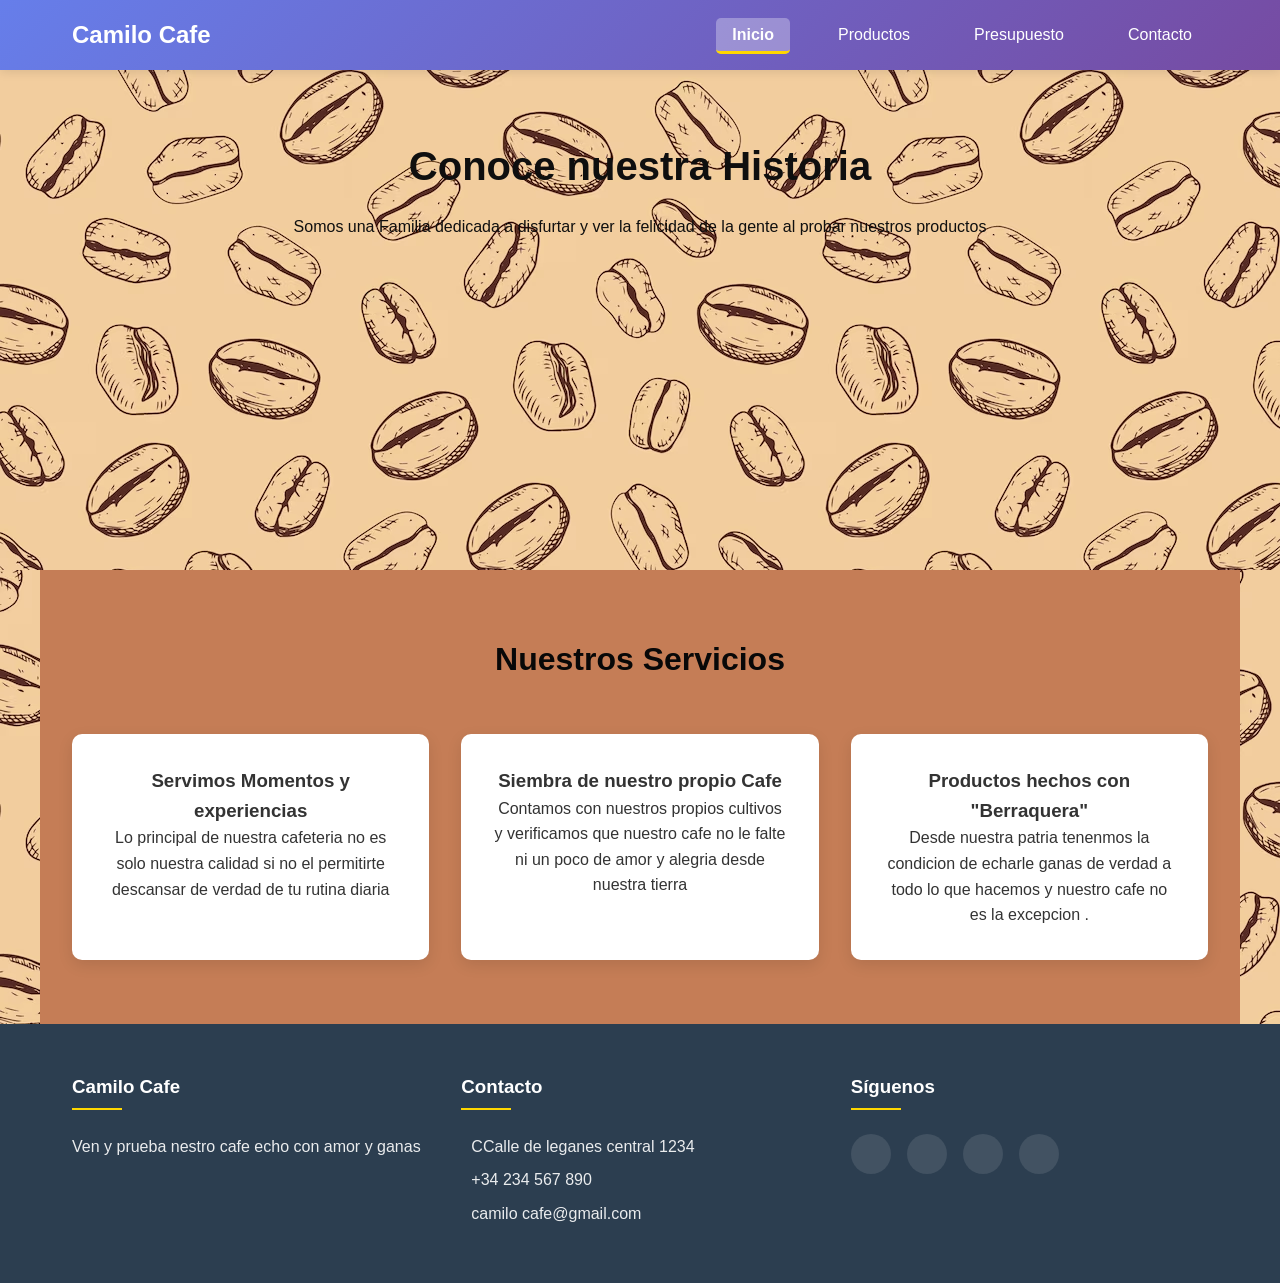
==== index.html @ 795a3939 "se modifica el estilo de la pagina idex" ====
<!DOCTYPE html>
<html lang="es">
<head>
    <meta charset="UTF-8">
    <meta name="viewport" content="width=device-width, initial-scale=1.0">
    <title>Camilo Cafe</title>
    <link rel="stylesheet" href="../css/styles.css">
    
    <style>
        /* Estilos adicionales específicos para esta página si son necesarios */
    </style>
</head>
<body>
    <header>
        <div class="header-container">
            <div class="logo">
                <a href="index.html">
                    <img src="img/logo.png" alt="Mi Empresa" onerror="this.style.display='none'">
                    <h1>Camilo Cafe</h1>
                </a>
            </div>
            <nav>
                <ul class="nav-menu">
                    <li><a href="index.html">Inicio</a></li>
                    <li><a href="/views/productos.html">Productos</a></li>
                    <li><a href="/views/presupuesto.html">Presupuesto</a></li>
                    <li><a href="/views/contacto.html">Contacto</a></li>
                </ul>
            </nav>
        </div>
    </header>

    <main>
        <section class="hero">
            <h2>Conoce nuestra Historia</h2>
            <p>Somos una Familia dedicada a disfurtar y ver la felicidad de la gente al probar nuestros productos</p>
        </section>

        <section class="section">
            <h2 class="section-title">Nuestros Servicios</h2>
            <div class="section-grid">
                <div class="card">
                    
                    <h3>Servimos Momentos y experiencias</h3>
                    <p>Lo principal de nuestra cafeteria no es solo nuestra calidad si no el permitirte descansar de verdad
                        de tu rutina diaria
                    </p>
                </div>
                <div class="card">
                    
                    <h3>Siembra de nuestro propio Cafe</h3>
                    <p>Contamos con nuestros propios cultivos y verificamos que nuestro cafe no le falte ni un poco de 
                        amor y alegria desde nuestra tierra
                    </p>
                </div>
                <div class="card">
                    
                    <h3>Productos hechos con "Berraquera"</h3>
                    <p>Desde nuestra patria tenenmos la condicion de echarle ganas de verdad a todo lo que hacemos
                        y nuestro cafe no es la excepcion .</p>
                </div>
            </div>
        </section>

        

        
    </main>

    <footer>
    
        <div class="footer-container">
            <div class="footer-section">
                <h3>Camilo Cafe</h3>
                <p>Ven y prueba nestro cafe echo con amor y ganas</p>
            </div>
            
            <div class="footer-section">
                <h3>Contacto</h3>
                <p><i class="fas fa-map-marker-alt"></i> CCalle de leganes central 1234</p>
                <p><i class="fas fa-phone"></i>+34 234 567 890 </p>
                <p><i class="fas fa-envelope"></i> camilo cafe@gmail.com</p>
            </div>
            
            <div class="footer-section">
                <h3>Síguenos</h3>
                <div class="social-links">
                    <a href="https://facebook.com" class="social-link" target="_blank"><i class="fab fa-facebook-f"></i></a>
                    <a href="https://twitter.com" class="social-link" target="_blank"><i class="fab fa-twitter"></i></a>
                    <a href="https://instagram.com" class="social-link" target="_blank"><i class="fab fa-instagram"></i></a>
                    
                    <a href="https://youtube.com" class="social-link" target="_blank"><i class="fab fa-youtube"></i></a>
                </div>
            </div>
        </div>
        
        
            
    </footer>

    <script>
        // JavaScript para manejar la página activa del menú
        document.addEventListener('DOMContentLoaded', function() {
            // Marcar página activa en el menú
            const currentPage = window.location.pathname.split('/').pop() || 'index.html';
            const navLinks = document.querySelectorAll('.nav-menu a');
            
            navLinks.forEach(link => {
                const linkPage = link.getAttribute('href');
                if (linkPage === currentPage) {
                    link.classList.add('active');
                }
            });
        });
    </script>
</body>
</html>
---- css/styles.css ----
/* Reset y estilos generales */
* {
    margin: 0;
    padding: 0;
    box-sizing: border-box;
}

body {
    font-family: 'Segoe UI', Tahoma, Geneva, Verdana, sans-serif;
    line-height: 1.6;
    color: #333;
    background-image:url(../img/imgbrown.avif);
    min-height: 100vh;
    display: flex;
    flex-direction: column;
}

main {
    flex: 1;
}

/* Header y Navegación */
header {
    background: linear-gradient(135deg, #667eea 0%, #764ba2 100%);
    color: white;
    padding: 1rem 0;
    box-shadow: 0 2px 10px rgba(0,0,0,0.1);
    position: sticky;
    top: 0;
    z-index: 1000;
}

.header-container {
    max-width: 1200px;
    margin: 0 auto;
    padding: 0 2rem;
    display: flex;
    justify-content: space-between;
    align-items: center;
}

.logo {
    display: flex;
    align-items: center;
}

.logo img {
    height: 50px;
    margin-right: 10px;
}

.logo h1 {
    font-size: 1.5rem;
    font-weight: 600;
}

.logo a {
    text-decoration: none;
    color: white;
}

/* Menú de navegación */
.nav-menu {
    display: flex;
    list-style: none;
    gap: 2rem;
}

.nav-menu li a {
    color: white;
    text-decoration: none;
    font-weight: 500;
    padding: 0.5rem 1rem;
    border-radius: 5px;
    transition: all 0.3s ease;
}

.nav-menu li a:hover {
    background: rgba(255, 255, 255, 0.2);
    transform: translateY(-2px);
}

/* Clase para página activa */
.nav-menu li a.active {
    background: rgba(255, 255, 255, 0.3);
    font-weight: 600;
    border-bottom: 3px solid #ffd700;
}

/* Footer */
footer {
    background: #2c3e50;
    color: white;
    margin-top: auto;
}

.footer-container {
    max-width: 1200px;
    margin: 0 auto;
    padding: 3rem 2rem;
    display: grid;
    grid-template-columns: repeat(3, 1fr);
    gap: 2rem;
}

.footer-section h3 {
    margin-bottom: 1.5rem;
    position: relative;
    padding-bottom: 0.5rem;
}

.footer-section h3::after {
    content: '';
    position: absolute;
    left: 0;
    bottom: 0;
    width: 50px;
    height: 2px;
    background: #ffd700;
}

.footer-section p {
    margin-bottom: 0.5rem;
    opacity: 0.9;
}

.footer-section i {
    margin-right: 10px;
    color: #ffd700;
}

/* Redes sociales */
.social-links {
    display: flex;
    gap: 1rem;
    margin: 1rem 0;
}

.social-link {
    display: inline-flex;
    align-items: center;
    justify-content: center;
    width: 40px;
    height: 40px;
    border-radius: 50%;
    background: rgba(255, 255, 255, 0.1);
    color: white;
    text-decoration: none;
    transition: all 0.3s ease;
    font-size: 1.2rem;
}

.social-link:hover {
    background: #ffd700;
    color: #2c3e50;
    transform: translateY(-3px);
}

.footer-bottom {
    background: #1a252f;
    text-align: center;
    padding: 1.5rem 0;
    border-top: 1px solid rgba(255,255,255,0.1);
}

.footer-bottom a {
    color: #ffd700;
    text-decoration: none;
}

.footer-bottom a:hover {
    text-decoration: underline;
}

/* Página de Inicio - Secciones */
.hero {
    background:#5D2417 ;
    background-image:url(../img/imgbrown.avif);
    color: rgb(15, 15, 15);
    text-align: center;
    height: 500px;
    padding: 4rem 2rem;
}

.hero h2 {
    font-size: 2.5rem;
    margin-bottom: 1rem;
}

.section {
    padding: 4rem 2rem;
    max-width: 1200px;
    margin: 0 auto;
}

.section:nth-child(even) {
    background: #C57D56;
}

.section-title {
    text-align: center;
    margin-bottom: 3rem;
    font-size: 2rem;
    color: #080808;
}

.section-grid {
    display: grid;
    grid-template-columns: repeat(3, 1fr);
    gap: 2rem;
}

.card {
    background: white;
    padding: 2rem;
    border-radius: 10px;
    box-shadow: 0 5px 15px rgba(0,0,0,0.1);
    text-align: center;
    transition: transform 0.3s ease;
}

.card:hover {
    transform: translateY(-5px);
}

.card i {
    font-size: 3rem;
    color: #667eea;
    margin-bottom: 1rem;
}

/* Página de Galería/Productos */
.gallery {
    padding: 4rem 2rem;
    max-width: 1200px;
    margin: 0 auto;
}

.gallery h2 {
    text-align: center;
    margin-bottom: 3rem;
    font-size: 2rem;
    color: #2c3e50;
}

.gallery-grid {
    display: grid;
    grid-template-columns: repeat(3, 1fr);
    gap: 2rem;
}

.gallery-item {
    position: relative;
    overflow: hidden;
    border-radius: 10px;
    box-shadow: 0 5px 15px rgba(0,0,0,0.1);
}

.gallery-item img {
    width: 100%;
    height: 250px;
    object-fit: cover;
    transition: transform 0.3s ease;
}

.gallery-item:hover img {
    transform: scale(1.1);
}

.gallery-overlay {
    position: absolute;
    bottom: 0;
    left: 0;
    right: 0;
    background: rgba(0,0,0,0.7);
    color: white;
    padding: 1rem;
    transform: translateY(100%);
    transition: transform 0.3s ease;
}

.gallery-item:hover .gallery-overlay {
    transform: translateY(0);
}

/* Página de Presupuesto */
.form-container {
    max-width: 600px;
    margin: 4rem auto;
    padding: 2rem;
    background: white;
    border-radius: 10px;
    box-shadow: 0 5px 15px rgba(0,0,0,0.1);
}

.form-container h2 {
    text-align: center;
    margin-bottom: 2rem;
    color: #2c3e50;
}

.form-group {
    margin-bottom: 1.5rem;
}

.form-group label {
    display: block;
    margin-bottom: 0.5rem;
    font-weight: 500;
    color: #2c3e50;
}

.form-group input,
.form-group textarea {
    width: 100%;
    padding: 0.8rem;
    border: 1px solid #ddd;
    border-radius: 5px;
    font-size: 1rem;
}

.form-group input:focus,
.form-group textarea:focus {
    outline: none;
    border-color: #667eea;
    box-shadow: 0 0 5px rgba(102,126,234,0.3);
}

.form-group input:invalid {
    border-color: #ff6b6b;
}

.form-group input:valid {
    border-color: #51cf66;
}

.checkbox-group {
    display: flex;
    align-items: center;
    gap: 0.5rem;
}

.checkbox-group input {
    width: auto;
}

.btn-submit {
    width: 100%;
    padding: 1rem;
    background: linear-gradient(135deg, #667eea 0%, #764ba2 100%);
    color: white;
    border: none;
    border-radius: 5px;
    font-size: 1.1rem;
    font-weight: 600;
    cursor: pointer;
    transition: transform 0.3s ease;
}

.btn-submit:hover {
    transform: translateY(-2px);
}

.btn-submit:disabled {
    opacity: 0.5;
    cursor: not-allowed;
}

/* Página de Contacto */
.contact-container {
    max-width: 1200px;
    margin: 4rem auto;
    padding: 0 2rem;
}

.contact-info {
    display: grid;
    grid-template-columns: repeat(3, 1fr);
    gap: 2rem;
    margin-bottom: 3rem;
}

.contact-card {
    text-align: center;
    padding: 2rem;
    background: white;
    border-radius: 10px;
    box-shadow: 0 5px 15px rgba(0,0,0,0.1);
}

.contact-card i {
    font-size: 2.5rem;
    color: #667eea;
    margin-bottom: 1rem;
}

.map-container {
    border-radius: 10px;
    overflow: hidden;
    box-shadow: 0 5px 15px rgba(0,0,0,0.1);
}

.map-container img {
    width: 100%;
    height: 400px;
    object-fit: cover;
}

/* Responsive */
@media (max-width: 992px) {
    .section-grid,
    .gallery-grid,
    .contact-info,
    .footer-container {
        grid-template-columns: repeat(2, 1fr);
    }
}

@media (max-width: 768px) {
    .header-container {
        flex-direction: column;
        gap: 1rem;
    }
    
    .nav-menu {
        flex-wrap: wrap;
        justify-content: center;
        gap: 1rem;
    }
    
    .section-grid,
    .gallery-grid,
    .contact-info,
    .footer-container {
        grid-template-columns: 1fr;
    }
    
    .hero h2 {
        font-size: 2rem;
    }
}
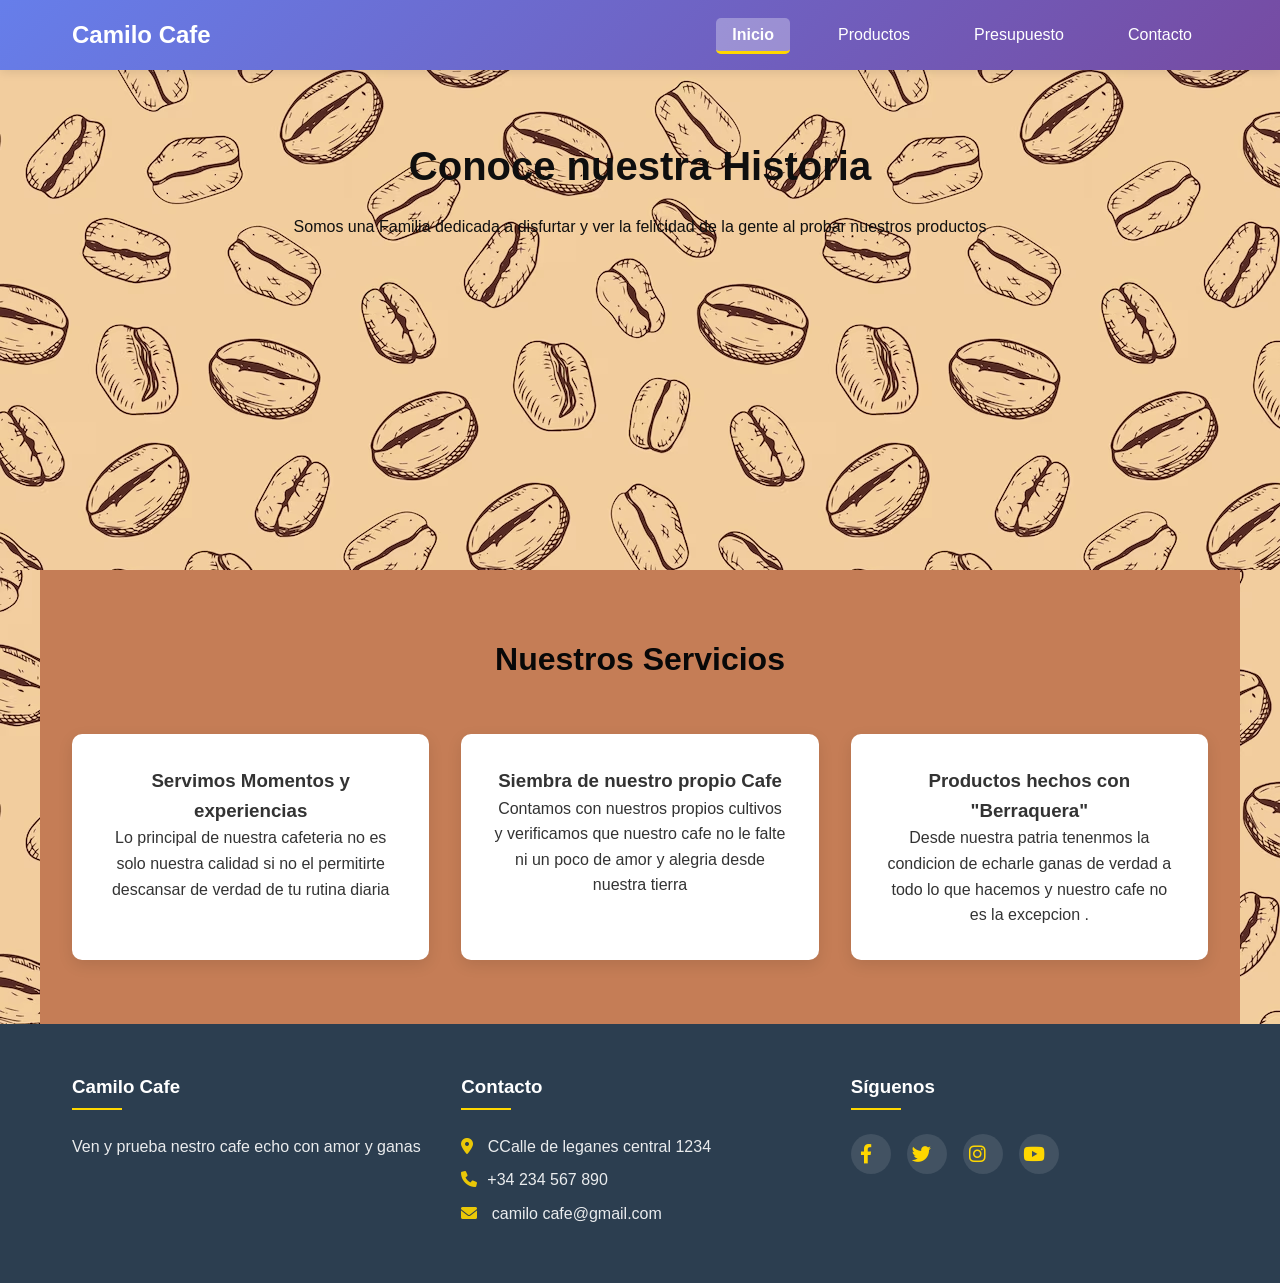
==== commit 2a60ed9a: "se modifica pagina del index" ====
--- a/index.html
+++ b/index.html
@@ -5,7 +5,7 @@
     <meta name="viewport" content="width=device-width, initial-scale=1.0">
     <title>Camilo Cafe</title>
     <link rel="stylesheet" href="../css/styles.css">
-    
+    <link rel="stylesheet" href="https://cdnjs.cloudflare.com/ajax/libs/font-awesome/6.0.0/css/all.min.css">
     <style>
         /* Estilos adicionales específicos para esta página si son necesarios */
     </style>
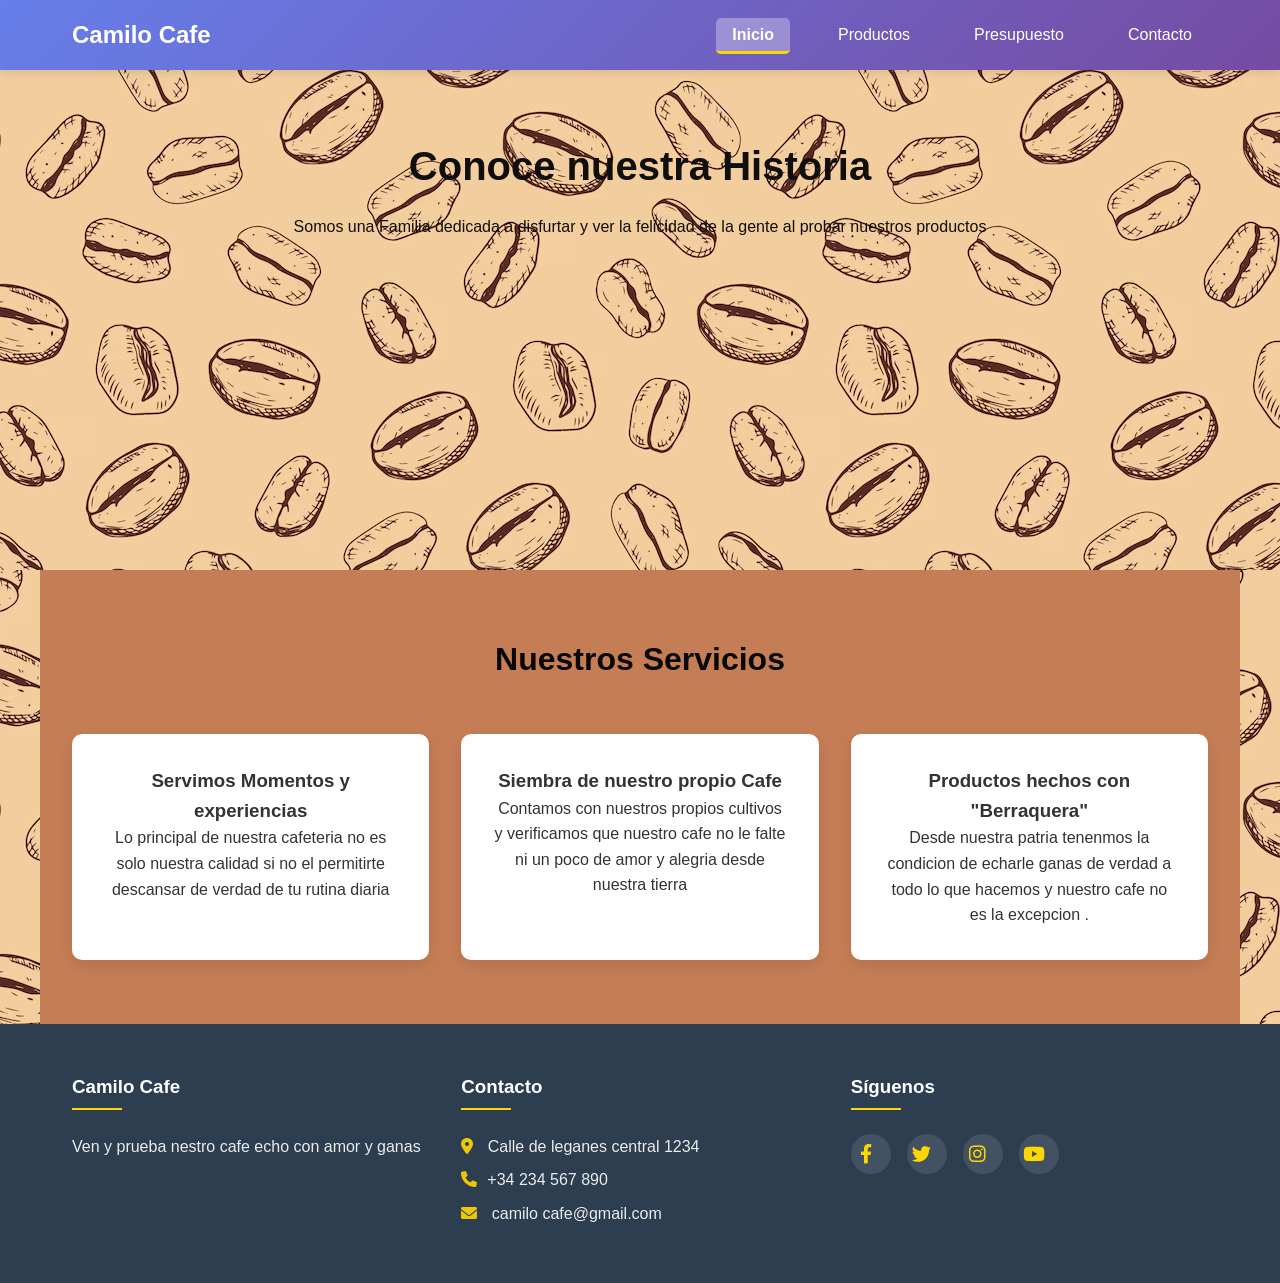
==== commit 28caa197: "se corrige ortografia" ====
--- a/index.html
+++ b/index.html
@@ -4,7 +4,7 @@
     <meta charset="UTF-8">
     <meta name="viewport" content="width=device-width, initial-scale=1.0">
     <title>Camilo Cafe</title>
-    <link rel="stylesheet" href="../css/styles.css">
+    <link rel="stylesheet" href="css/styles.css">
     <link rel="stylesheet" href="https://cdnjs.cloudflare.com/ajax/libs/font-awesome/6.0.0/css/all.min.css">
     <style>
         /* Estilos adicionales específicos para esta página si son necesarios */
@@ -14,7 +14,7 @@
     <header>
         <div class="header-container">
             <div class="logo">
-                <a href="index.html">
+                <a href="./index.html">
                     <img src="img/logo.png" alt="Mi Empresa" onerror="this.style.display='none'">
                     <h1>Camilo Cafe</h1>
                 </a>
@@ -22,9 +22,9 @@
             <nav>
                 <ul class="nav-menu">
                     <li><a href="index.html">Inicio</a></li>
-                    <li><a href="/views/productos.html">Productos</a></li>
-                    <li><a href="/views/presupuesto.html">Presupuesto</a></li>
-                    <li><a href="/views/contacto.html">Contacto</a></li>
+                    <li><a href="views/productos.html">Productos</a></li>
+                    <li><a href="views/presupuesto.html">Presupuesto</a></li>
+                    <li><a href="views/contacto.html">Contacto</a></li>
                 </ul>
             </nav>
         </div>
@@ -77,7 +77,7 @@
             
             <div class="footer-section">
                 <h3>Contacto</h3>
-                <p><i class="fas fa-map-marker-alt"></i> CCalle de leganes central 1234</p>
+                <p><i class="fas fa-map-marker-alt"></i> Calle de leganes central 1234</p>
                 <p><i class="fas fa-phone"></i>+34 234 567 890 </p>
                 <p><i class="fas fa-envelope"></i> camilo cafe@gmail.com</p>
             </div>
